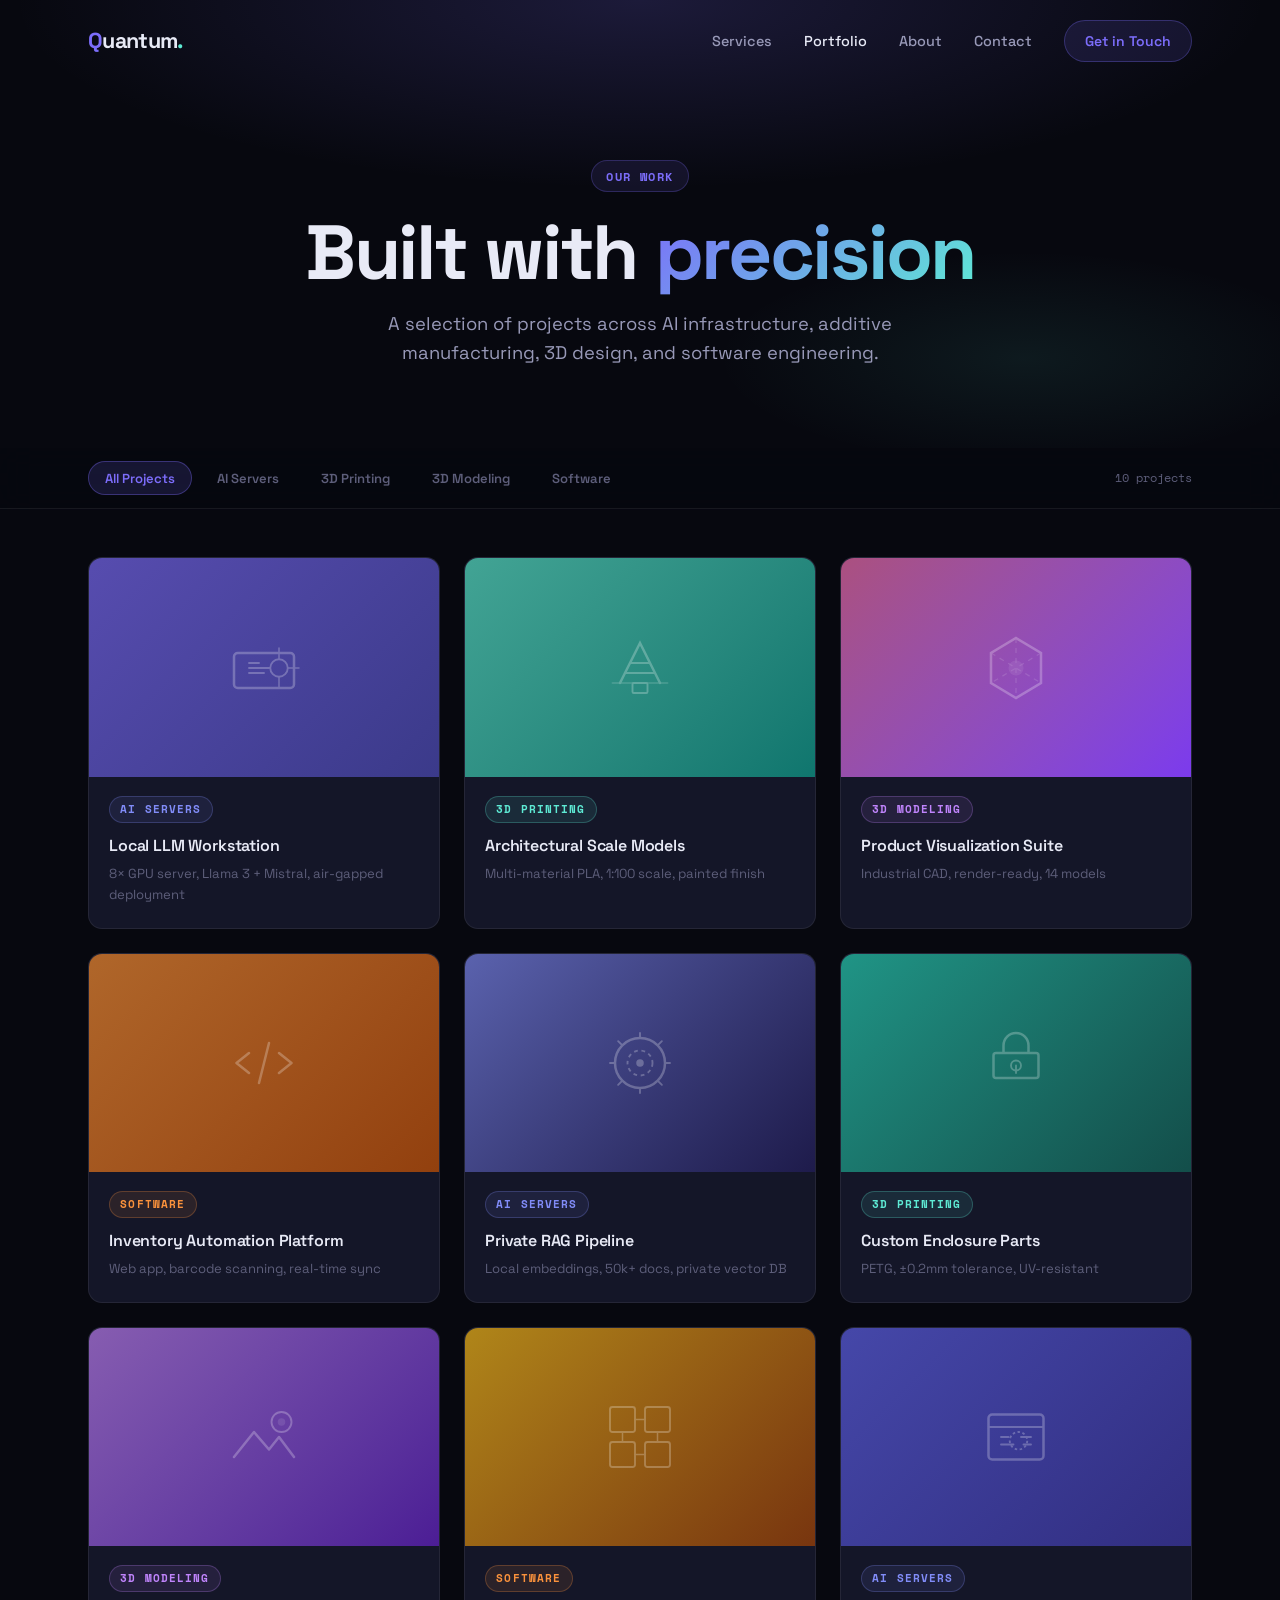
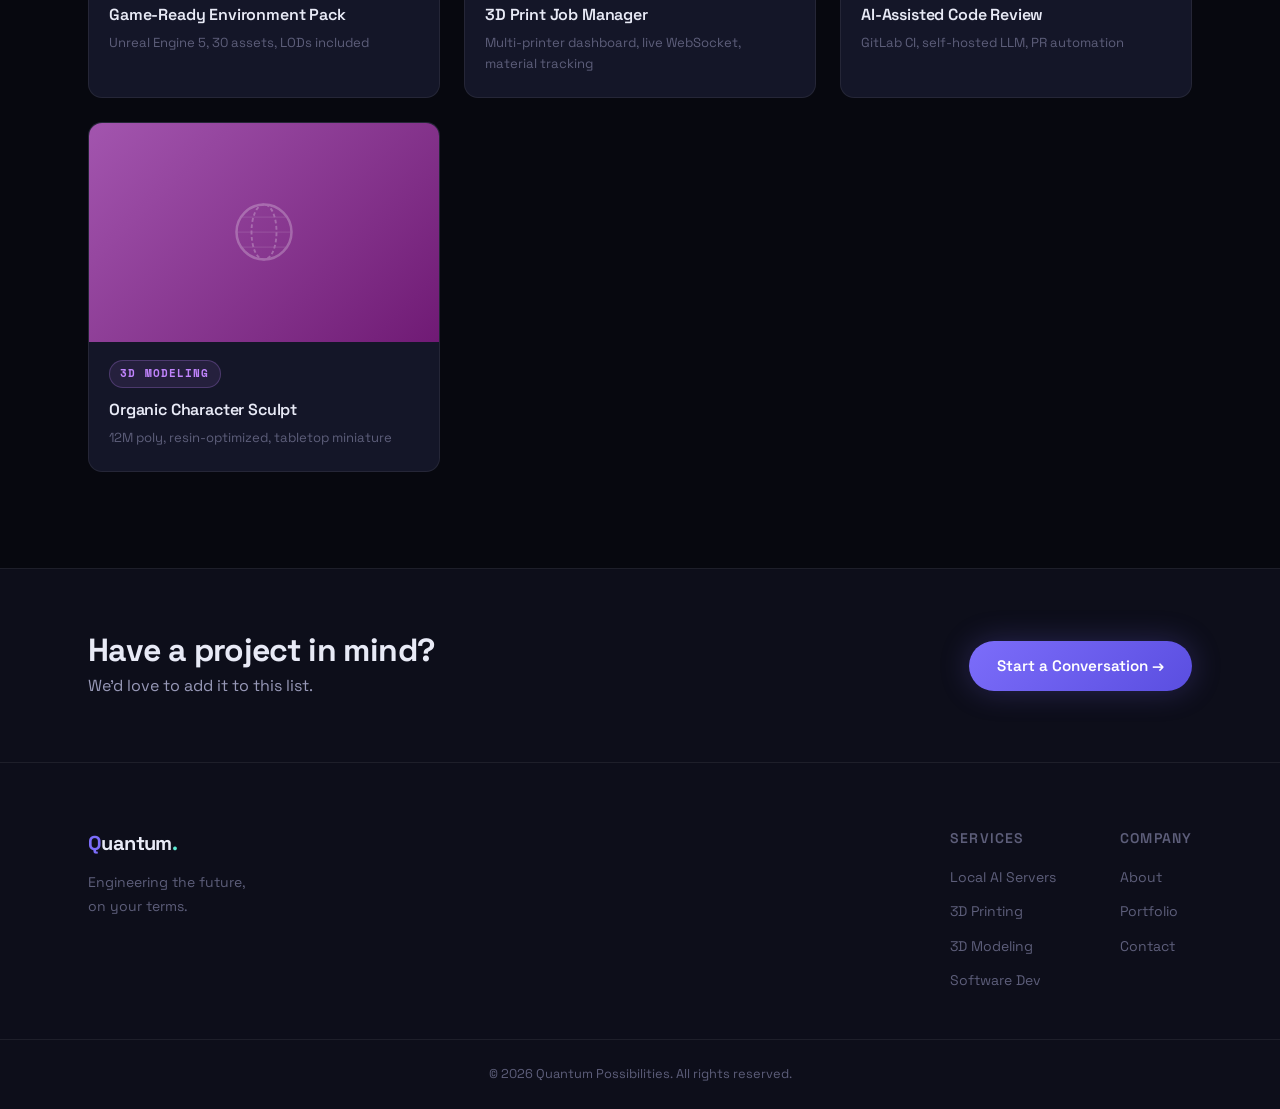
==== portfolio.html @ 8462c465 "setup" ====
<!DOCTYPE html>
<html lang="en">
<head>
  <meta charset="UTF-8" />
  <meta name="viewport" content="width=device-width, initial-scale=1.0" />
  <title>Portfolio — Quantum Possibilities</title>
  <meta name="description" content="Projects by Quantum Possibilities — local AI servers, 3D printing, 3D modeling, and software development." />
  <link rel="stylesheet" href="assets/style.css" />
  <link rel="stylesheet" href="assets/portfolio.css" />
  <link rel="preconnect" href="https://fonts.googleapis.com" />
  <link rel="preconnect" href="https://fonts.gstatic.com" crossorigin />
  <link href="https://fonts.googleapis.com/css2?family=Space+Grotesk:wght@300;400;500;600;700&family=Space+Mono:wght@400;700&display=swap" rel="stylesheet" />
</head>
<body>

  <!-- NAV -->
  <nav id="nav">
    <div class="nav-inner">
      <a href="index.html" class="logo">
        <span class="logo-q">Q</span>uantum<span class="logo-dot">.</span>
      </a>
      <ul class="nav-links">
        <li><a href="index.html#services">Services</a></li>
        <li><a href="portfolio.html" class="nav-active">Portfolio</a></li>
        <li><a href="index.html#about">About</a></li>
        <li><a href="index.html#contact">Contact</a></li>
      </ul>
      <a href="index.html#contact" class="btn-nav">Get in Touch</a>
      <button class="hamburger" id="hamburger" aria-label="Toggle menu">
        <span></span><span></span><span></span>
      </button>
    </div>
    <div class="mobile-menu" id="mobile-menu">
      <a href="index.html#services">Services</a>
      <a href="portfolio.html">Portfolio</a>
      <a href="index.html#about">About</a>
      <a href="index.html#contact">Contact</a>
    </div>
  </nav>

  <!-- PORTFOLIO HERO -->
  <section id="portfolio-hero">
    <div class="portfolio-hero-bg"></div>
    <div class="container portfolio-hero-content">
      <span class="section-label reveal">Our Work</span>
      <h1 class="reveal">Built with <span class="gradient-text">precision</span></h1>
      <p class="reveal">A selection of projects across AI infrastructure, additive manufacturing, 3D design, and software engineering.</p>
    </div>
  </section>

  <!-- FILTER BAR -->
  <div id="filter-bar">
    <div class="container">
      <div class="filters">
        <button class="filter-btn active" data-filter="all">All Projects</button>
        <button class="filter-btn" data-filter="ai">AI Servers</button>
        <button class="filter-btn" data-filter="printing">3D Printing</button>
        <button class="filter-btn" data-filter="modeling">3D Modeling</button>
        <button class="filter-btn" data-filter="software">Software</button>
      </div>
      <span class="project-count"><span id="visible-count">10</span> projects</span>
    </div>
  </div>

  <!-- GALLERY GRID -->
  <section id="portfolio-grid">
    <div class="container">
      <div class="gallery" id="gallery">

        <!-- AI projects -->
        <article class="project-card reveal" data-category="ai" data-delay="0">
          <div class="project-img" style="--ph-a:#7c6dfa;--ph-b:#3b3a8a;">
            <div class="ph-content">
              <svg viewBox="0 0 64 64" fill="none"><rect x="8" y="20" width="48" height="28" rx="3" stroke="currentColor" stroke-width="2"/><path d="M20 28h8M20 32h16M20 36h12" stroke="currentColor" stroke-width="1.5" stroke-linecap="round"/><circle cx="44" cy="32" r="7" stroke="currentColor" stroke-width="1.5"/><path d="M44 25v-9M44 39v9M37 32h-9M51 32h9" stroke="currentColor" stroke-width="1.2" stroke-linecap="round"/></svg>
            </div>
            <div class="project-overlay">
              <div class="overlay-content">
                <span class="overlay-cat">AI Servers</span>
                <h3>Local LLM Workstation</h3>
                <p>Custom-built 8× GPU server running Llama 3 and Mistral locally for a law firm — fully air-gapped, zero cloud dependency.</p>
                <button class="overlay-btn" data-project="0">View Details</button>
              </div>
            </div>
          </div>
          <div class="project-meta">
            <span class="project-cat ai">AI Servers</span>
            <h3>Local LLM Workstation</h3>
            <p>8× GPU server, Llama 3 + Mistral, air-gapped deployment</p>
          </div>
        </article>

        <article class="project-card reveal" data-category="printing" data-delay="50">
          <div class="project-img" style="--ph-a:#5eead4;--ph-b:#0f766e;">
            <div class="ph-content">
              <svg viewBox="0 0 64 64" fill="none"><path d="M16 44L32 12L48 44" stroke="currentColor" stroke-width="2" stroke-linecap="round"/><path d="M20 36h24" stroke="currentColor" stroke-width="1.5" stroke-linecap="round"/><path d="M24 28h16" stroke="currentColor" stroke-width="1.5" stroke-linecap="round"/><path d="M10 44h44" stroke="currentColor" stroke-width="1.5" stroke-linecap="round" opacity="0.5"/><rect x="26" y="44" width="12" height="8" rx="1" stroke="currentColor" stroke-width="1.5"/></svg>
            </div>
            <div class="project-overlay">
              <div class="overlay-content">
                <span class="overlay-cat">3D Printing</span>
                <h3>Architectural Scale Models</h3>
                <p>Series of 1:100 scale architectural models for a design studio, printed in multi-material PLA with painted finishes.</p>
                <button class="overlay-btn" data-project="1">View Details</button>
              </div>
            </div>
          </div>
          <div class="project-meta">
            <span class="project-cat printing">3D Printing</span>
            <h3>Architectural Scale Models</h3>
            <p>Multi-material PLA, 1:100 scale, painted finish</p>
          </div>
        </article>

        <article class="project-card reveal" data-category="modeling" data-delay="100">
          <div class="project-img" style="--ph-a:#f472b6;--ph-b:#7c3aed;">
            <div class="ph-content">
              <svg viewBox="0 0 64 64" fill="none"><path d="M32 8L52 20V44L32 56L12 44V20L32 8Z" stroke="currentColor" stroke-width="2"/><path d="M32 8V56M12 20L52 44M52 20L12 44" stroke="currentColor" stroke-width="1" stroke-dasharray="4 4" opacity="0.5"/><circle cx="32" cy="32" r="6" fill="currentColor" opacity="0.3"/></svg>
            </div>
            <div class="project-overlay">
              <div class="overlay-content">
                <span class="overlay-cat">3D Modeling</span>
                <h3>Product Visualization Suite</h3>
                <p>High-fidelity 3D models of industrial equipment for a manufacturing catalogue — print-ready and render-optimized.</p>
                <button class="overlay-btn" data-project="2">View Details</button>
              </div>
            </div>
          </div>
          <div class="project-meta">
            <span class="project-cat modeling">3D Modeling</span>
            <h3>Product Visualization Suite</h3>
            <p>Industrial CAD, render-ready, 14 models</p>
          </div>
        </article>

        <article class="project-card reveal" data-category="software" data-delay="150">
          <div class="project-img" style="--ph-a:#fb923c;--ph-b:#92400e;">
            <div class="ph-content">
              <svg viewBox="0 0 64 64" fill="none"><path d="M20 24L10 32L20 40" stroke="currentColor" stroke-width="2" stroke-linecap="round" stroke-linejoin="round"/><path d="M44 24L54 32L44 40" stroke="currentColor" stroke-width="2" stroke-linecap="round" stroke-linejoin="round"/><path d="M36 16L28 48" stroke="currentColor" stroke-width="2" stroke-linecap="round"/></svg>
            </div>
            <div class="project-overlay">
              <div class="overlay-content">
                <span class="overlay-cat">Software</span>
                <h3>Inventory Automation Platform</h3>
                <p>Full-stack web app replacing a manual spreadsheet workflow for a warehouse — real-time sync, barcode scanning, and reporting.</p>
                <button class="overlay-btn" data-project="3">View Details</button>
              </div>
            </div>
          </div>
          <div class="project-meta">
            <span class="project-cat software">Software</span>
            <h3>Inventory Automation Platform</h3>
            <p>Web app, barcode scanning, real-time sync</p>
          </div>
        </article>

        <article class="project-card reveal" data-category="ai" data-delay="0">
          <div class="project-img" style="--ph-a:#818cf8;--ph-b:#1e1b4b;">
            <div class="ph-content">
              <svg viewBox="0 0 64 64" fill="none"><circle cx="32" cy="32" r="20" stroke="currentColor" stroke-width="2"/><circle cx="32" cy="32" r="10" stroke="currentColor" stroke-width="1.5" stroke-dasharray="3 3"/><circle cx="32" cy="32" r="3" fill="currentColor"/><path d="M32 12V8M32 56v-4M12 32H8M56 32h-4M17.5 17.5l-3-3M49.5 49.5l-3-3M46.5 17.5l3-3M14.5 49.5l3-3" stroke="currentColor" stroke-width="1.5" stroke-linecap="round"/></svg>
            </div>
            <div class="project-overlay">
              <div class="overlay-content">
                <span class="overlay-cat">AI Servers</span>
                <h3>Private RAG Pipeline</h3>
                <p>Document retrieval system over 50k+ internal PDFs using local embeddings and a private vector database — no data ever leaves the network.</p>
                <button class="overlay-btn" data-project="4">View Details</button>
              </div>
            </div>
          </div>
          <div class="project-meta">
            <span class="project-cat ai">AI Servers</span>
            <h3>Private RAG Pipeline</h3>
            <p>Local embeddings, 50k+ docs, private vector DB</p>
          </div>
        </article>

        <article class="project-card reveal" data-category="printing" data-delay="50">
          <div class="project-img" style="--ph-a:#2dd4bf;--ph-b:#134e4a;">
            <div class="ph-content">
              <svg viewBox="0 0 64 64" fill="none"><rect x="14" y="24" width="36" height="20" rx="2" stroke="currentColor" stroke-width="2"/><path d="M22 24V18a10 10 0 0120 0v6" stroke="currentColor" stroke-width="2"/><circle cx="32" cy="34" r="4" stroke="currentColor" stroke-width="1.5"/><path d="M32 34v6" stroke="currentColor" stroke-width="1.5" stroke-linecap="round"/></svg>
            </div>
            <div class="project-overlay">
              <div class="overlay-content">
                <span class="overlay-cat">3D Printing</span>
                <h3>Custom Enclosure Parts</h3>
                <p>Precision-fit PETG enclosure components for industrial sensors — tolerances under 0.2mm, UV-resistant coating applied.</p>
                <button class="overlay-btn" data-project="5">View Details</button>
              </div>
            </div>
          </div>
          <div class="project-meta">
            <span class="project-cat printing">3D Printing</span>
            <h3>Custom Enclosure Parts</h3>
            <p>PETG, ±0.2mm tolerance, UV-resistant</p>
          </div>
        </article>

        <article class="project-card reveal" data-category="modeling" data-delay="100">
          <div class="project-img" style="--ph-a:#c084fc;--ph-b:#4c1d95;">
            <div class="ph-content">
              <svg viewBox="0 0 64 64" fill="none"><path d="M8 48l16-20 12 14 8-10 12 16" stroke="currentColor" stroke-width="2" stroke-linecap="round" stroke-linejoin="round"/><circle cx="46" cy="20" r="8" stroke="currentColor" stroke-width="1.5"/><circle cx="46" cy="20" r="3" fill="currentColor" opacity="0.4"/></svg>
            </div>
            <div class="project-overlay">
              <div class="overlay-content">
                <span class="overlay-cat">3D Modeling</span>
                <h3>Game-Ready Environment Pack</h3>
                <p>30-piece modular sci-fi environment asset pack — optimized for Unreal Engine 5, LODs included, under 50k tris per asset.</p>
                <button class="overlay-btn" data-project="6">View Details</button>
              </div>
            </div>
          </div>
          <div class="project-meta">
            <span class="project-cat modeling">3D Modeling</span>
            <h3>Game-Ready Environment Pack</h3>
            <p>Unreal Engine 5, 30 assets, LODs included</p>
          </div>
        </article>

        <article class="project-card reveal" data-category="software" data-delay="150">
          <div class="project-img" style="--ph-a:#fbbf24;--ph-b:#78350f;">
            <div class="ph-content">
              <svg viewBox="0 0 64 64" fill="none"><rect x="8" y="8" width="20" height="20" rx="2" stroke="currentColor" stroke-width="1.5"/><rect x="36" y="8" width="20" height="20" rx="2" stroke="currentColor" stroke-width="1.5"/><rect x="8" y="36" width="20" height="20" rx="2" stroke="currentColor" stroke-width="1.5"/><rect x="36" y="36" width="20" height="20" rx="2" stroke="currentColor" stroke-width="1.5"/><path d="M28 18h8M18 28v8M46 28v8M28 46h8" stroke="currentColor" stroke-width="1.2" stroke-linecap="round"/></svg>
            </div>
            <div class="project-overlay">
              <div class="overlay-content">
                <span class="overlay-cat">Software</span>
                <h3>3D Print Job Manager</h3>
                <p>Internal dashboard for tracking print queue, material usage, and machine status across multiple printers — live WebSocket updates.</p>
                <button class="overlay-btn" data-project="7">View Details</button>
              </div>
            </div>
          </div>
          <div class="project-meta">
            <span class="project-cat software">Software</span>
            <h3>3D Print Job Manager</h3>
            <p>Multi-printer dashboard, live WebSocket, material tracking</p>
          </div>
        </article>

        <article class="project-card reveal" data-category="ai" data-delay="0">
          <div class="project-img" style="--ph-a:#6366f1;--ph-b:#312e81;">
            <div class="ph-content">
              <svg viewBox="0 0 64 64" fill="none"><rect x="10" y="14" width="44" height="36" rx="3" stroke="currentColor" stroke-width="2"/><path d="M10 24h44" stroke="currentColor" stroke-width="1.5"/><path d="M20 32h6M20 38h10M36 32h8M38 38h6" stroke="currentColor" stroke-width="1.5" stroke-linecap="round"/><circle cx="34" cy="35" r="7" stroke="currentColor" stroke-width="1.5" stroke-dasharray="2 2"/></svg>
            </div>
            <div class="project-overlay">
              <div class="overlay-content">
                <span class="overlay-cat">AI Servers</span>
                <h3>AI-Assisted Code Review</h3>
                <p>Self-hosted LLM integration into a dev team's GitLab CI pipeline — automated PR summaries and code smell detection, fully private.</p>
                <button class="overlay-btn" data-project="8">View Details</button>
              </div>
            </div>
          </div>
          <div class="project-meta">
            <span class="project-cat ai">AI Servers</span>
            <h3>AI-Assisted Code Review</h3>
            <p>GitLab CI, self-hosted LLM, PR automation</p>
          </div>
        </article>

        <article class="project-card reveal" data-category="modeling" data-delay="100">
          <div class="project-img" style="--ph-a:#e879f9;--ph-b:#701a75;">
            <div class="ph-content">
              <svg viewBox="0 0 64 64" fill="none"><path d="M32 10C20 10 10 20 10 32s10 22 22 22 22-10 22-22S44 10 32 10z" stroke="currentColor" stroke-width="2"/><path d="M32 10c-6 0-10 10-10 22s4 22 10 22 10-10 10-22-4-22-10-22z" stroke="currentColor" stroke-width="1.5" stroke-dasharray="3 2"/><path d="M10 32h44M13 20h38M13 44h38" stroke="currentColor" stroke-width="1" opacity="0.4"/></svg>
            </div>
            <div class="project-overlay">
              <div class="overlay-content">
                <span class="overlay-cat">3D Modeling</span>
                <h3>Organic Character Sculpt</h3>
                <p>High-poly character sculpt for a tabletop miniature series — 12M polygon base, retopologized and print-optimized for resin.</p>
                <button class="overlay-btn" data-project="9">View Details</button>
              </div>
            </div>
          </div>
          <div class="project-meta">
            <span class="project-cat modeling">3D Modeling</span>
            <h3>Organic Character Sculpt</h3>
            <p>12M poly, resin-optimized, tabletop miniature</p>
          </div>
        </article>

      </div><!-- /gallery -->

      <div class="no-results" id="no-results">
        <p>No projects in this category yet.</p>
      </div>
    </div>
  </section>

  <!-- CTA STRIP -->
  <section id="portfolio-cta">
    <div class="container cta-inner">
      <div>
        <h2>Have a project in mind?</h2>
        <p>We'd love to add it to this list.</p>
      </div>
      <a href="index.html#contact" class="btn-primary">Start a Conversation →</a>
    </div>
  </section>

  <!-- FOOTER -->
  <footer id="footer">
    <div class="container footer-inner">
      <div class="footer-brand">
        <a href="index.html" class="logo">
          <span class="logo-q">Q</span>uantum<span class="logo-dot">.</span>
        </a>
        <p>Engineering the future,<br />on your terms.</p>
      </div>
      <div class="footer-links">
        <div class="footer-col">
          <h4>Services</h4>
          <a href="index.html#services">Local AI Servers</a>
          <a href="index.html#services">3D Printing</a>
          <a href="index.html#services">3D Modeling</a>
          <a href="index.html#services">Software Dev</a>
        </div>
        <div class="footer-col">
          <h4>Company</h4>
          <a href="index.html#about">About</a>
          <a href="portfolio.html">Portfolio</a>
          <a href="index.html#contact">Contact</a>
        </div>
      </div>
    </div>
    <div class="footer-bottom">
      <p>© 2026 Quantum Possibilities. All rights reserved.</p>
    </div>
  </footer>

  <!-- LIGHTBOX -->
  <div id="lightbox" class="lightbox" role="dialog" aria-modal="true" aria-label="Project details">
    <div class="lightbox-backdrop" id="lb-backdrop"></div>
    <div class="lightbox-panel">
      <button class="lb-close" id="lb-close" aria-label="Close">&times;</button>
      <div class="lb-img-wrap">
        <div class="lb-img" id="lb-img"></div>
      </div>
      <div class="lb-body">
        <span class="lb-cat" id="lb-cat"></span>
        <h2 id="lb-title"></h2>
        <p id="lb-desc"></p>
        <div class="lb-tags" id="lb-tags"></div>
      </div>
    </div>
  </div>

  <script src="assets/main.js"></script>
  <script src="assets/portfolio.js"></script>
</body>
</html>
---- assets/style.css ----
/* =============================================
   QUANTUM POSSIBILITIES — STYLESHEET
   ============================================= */

/* ----------- RESET & BASE ----------- */
*, *::before, *::after { box-sizing: border-box; margin: 0; padding: 0; }

:root {
  --bg:        #07080f;
  --bg-2:      #0d0e1a;
  --bg-3:      #111224;
  --surface:   #141628;
  --border:    rgba(255,255,255,0.07);
  --text:      #e8eaf6;
  --text-2:    #9899b8;
  --text-3:    #5d5e7a;
  --accent:    #7c6dfa;
  --accent-2:  #5eead4;
  --glow:      rgba(124,109,250,0.25);
  --radius:    14px;
  --radius-sm: 8px;
  --shadow:    0 0 0 1px var(--border);
  --font:      'Space Grotesk', system-ui, sans-serif;
  --mono:      'Space Mono', monospace;
  --transition: 0.3s cubic-bezier(0.4, 0, 0.2, 1);
}

html { scroll-behavior: smooth; font-size: 16px; }

body {
  font-family: var(--font);
  background: var(--bg);
  color: var(--text);
  line-height: 1.6;
  overflow-x: hidden;
  -webkit-font-smoothing: antialiased;
}

::selection { background: var(--accent); color: #fff; }

a { color: inherit; text-decoration: none; }

img, svg { display: block; }

/* ----------- TYPOGRAPHY ----------- */
h1 { font-size: clamp(2.8rem, 6vw, 5.5rem); font-weight: 700; line-height: 1.05; letter-spacing: -0.03em; }
h2 { font-size: clamp(2rem, 4vw, 3.2rem); font-weight: 700; line-height: 1.1; letter-spacing: -0.02em; }
h3 { font-size: 1.25rem; font-weight: 600; letter-spacing: -0.01em; }
h4 { font-size: 0.875rem; font-weight: 600; text-transform: uppercase; letter-spacing: 0.08em; color: var(--text-3); }
p  { color: var(--text-2); }

.gradient-text {
  background: linear-gradient(135deg, var(--accent) 0%, var(--accent-2) 100%);
  -webkit-background-clip: text;
  -webkit-text-fill-color: transparent;
  background-clip: text;
}

/* ----------- LAYOUT ----------- */
.container { max-width: 1200px; margin: 0 auto; padding: 0 clamp(1.25rem, 5vw, 3rem); }

section { padding: clamp(5rem, 10vw, 8rem) 0; }

/* ----------- BUTTONS ----------- */
.btn-primary {
  display: inline-flex; align-items: center; gap: 0.5rem;
  background: linear-gradient(135deg, var(--accent), #5a4ee0);
  color: #fff; font-family: var(--font); font-size: 0.95rem; font-weight: 600;
  padding: 0.8rem 1.75rem; border-radius: 50px; border: none; cursor: pointer;
  transition: var(--transition); position: relative; overflow: hidden;
  box-shadow: 0 0 30px var(--glow);
}
.btn-primary::after {
  content: ''; position: absolute; inset: 0;
  background: linear-gradient(135deg, rgba(255,255,255,0.15), transparent);
  opacity: 0; transition: var(--transition);
}
.btn-primary:hover { transform: translateY(-2px); box-shadow: 0 0 50px var(--glow), 0 8px 30px rgba(0,0,0,0.4); }
.btn-primary:hover::after { opacity: 1; }

.btn-ghost {
  display: inline-flex; align-items: center; gap: 0.5rem;
  background: transparent; color: var(--text); font-family: var(--font);
  font-size: 0.95rem; font-weight: 500;
  padding: 0.8rem 1.75rem; border-radius: 50px;
  border: 1px solid var(--border); cursor: pointer;
  transition: var(--transition);
}
.btn-ghost:hover { border-color: var(--accent); color: var(--accent); background: rgba(124,109,250,0.08); }

.btn-nav {
  display: inline-flex; align-items: center;
  background: rgba(124,109,250,0.12); color: var(--accent);
  font-size: 0.875rem; font-weight: 600; padding: 0.55rem 1.25rem;
  border-radius: 50px; border: 1px solid rgba(124,109,250,0.3);
  transition: var(--transition);
}
.btn-nav:hover { background: rgba(124,109,250,0.2); }

.btn-full { width: 100%; justify-content: center; }
.btn-icon { transition: transform var(--transition); }
.btn-primary:hover .btn-icon { transform: translateX(4px); }

/* ----------- LABELS ----------- */
.section-label {
  display: inline-block; font-family: var(--mono); font-size: 0.75rem;
  font-weight: 700; letter-spacing: 0.12em; text-transform: uppercase;
  color: var(--accent); background: rgba(124,109,250,0.1);
  padding: 0.35rem 0.9rem; border-radius: 50px;
  border: 1px solid rgba(124,109,250,0.25); margin-bottom: 1.25rem;
}

/* ----------- NAV ----------- */
#nav {
  position: fixed; top: 0; left: 0; right: 0; z-index: 100;
  transition: background var(--transition), backdrop-filter var(--transition), box-shadow var(--transition);
  padding: 1.25rem 0;
}
#nav.scrolled {
  background: rgba(7,8,15,0.85); backdrop-filter: blur(20px) saturate(180%);
  box-shadow: 0 1px 0 var(--border); padding: 0.9rem 0;
}
.nav-inner {
  max-width: 1200px; margin: 0 auto; padding: 0 clamp(1.25rem, 5vw, 3rem);
  display: flex; align-items: center; gap: 2rem;
}
.logo {
  font-size: 1.35rem; font-weight: 700; letter-spacing: -0.03em;
  white-space: nowrap; flex-shrink: 0;
}
.logo-q { color: var(--accent); }
.logo-dot { color: var(--accent-2); }

.nav-links { display: flex; list-style: none; gap: 2rem; margin-left: auto; }
.nav-links a { font-size: 0.9rem; font-weight: 500; color: var(--text-2); transition: color var(--transition); }
.nav-links a:hover { color: var(--text); }

.hamburger { display: none; flex-direction: column; gap: 5px; background: none; border: none; cursor: pointer; padding: 4px; }
.hamburger span { display: block; width: 22px; height: 2px; background: var(--text); border-radius: 2px; transition: var(--transition); }

.mobile-menu {
  display: none; flex-direction: column; gap: 0;
  background: var(--bg-2); border-top: 1px solid var(--border);
  padding: 1rem clamp(1.25rem, 5vw, 3rem);
}
.mobile-menu a { padding: 0.75rem 0; font-size: 1rem; font-weight: 500; color: var(--text-2); border-bottom: 1px solid var(--border); }
.mobile-menu a:last-child { border-bottom: none; }
.mobile-menu.open { display: flex; }

@media (max-width: 768px) {
  .nav-links, .btn-nav { display: none; }
  .hamburger { display: flex; margin-left: auto; }
}

/* ----------- HERO ----------- */
#hero {
  min-height: 100vh; display: flex; align-items: center; justify-content: center;
  position: relative; overflow: hidden; padding: 8rem 2rem 4rem;
  background: radial-gradient(ellipse 80% 60% at 50% 0%, rgba(124,109,250,0.15) 0%, transparent 70%);
}

#particle-canvas {
  position: absolute; inset: 0; width: 100%; height: 100%;
  opacity: 0.6; pointer-events: none;
}

.hero-content {
  text-align: center; max-width: 820px;
  position: relative; z-index: 1;
}

.hero-badge {
  display: inline-flex; align-items: center; gap: 0.5rem;
  font-family: var(--mono); font-size: 0.75rem; font-weight: 700;
  letter-spacing: 0.12em; text-transform: uppercase;
  color: var(--accent-2); background: rgba(94,234,212,0.08);
  padding: 0.4rem 1rem; border-radius: 50px;
  border: 1px solid rgba(94,234,212,0.25); margin-bottom: 1.5rem;
}

.hero-content h1 { margin-bottom: 1.5rem; }

.hero-sub {
  font-size: clamp(1rem, 2vw, 1.2rem); max-width: 600px;
  margin: 0 auto 2.5rem; color: var(--text-2);
}

.hero-cta { display: flex; gap: 1rem; justify-content: center; flex-wrap: wrap; }

.scroll-indicator {
  position: absolute; bottom: 2.5rem; left: 50%; transform: translateX(-50%);
  display: flex; flex-direction: column; align-items: center; gap: 0.5rem;
}
.scroll-line {
  width: 1px; height: 60px;
  background: linear-gradient(to bottom, transparent, var(--accent), transparent);
  animation: scrollPulse 2s ease-in-out infinite;
}
@keyframes scrollPulse { 0%,100%{opacity:0.3;transform:scaleY(0.5)} 50%{opacity:1;transform:scaleY(1)} }

/* ----------- SERVICES ----------- */
#services { background: var(--bg-2); }

.section-header { text-align: center; margin-bottom: 4rem; }
.section-sub { max-width: 480px; margin: 1rem auto 0; font-size: 1rem; }

.services-grid {
  display: grid;
  grid-template-columns: repeat(auto-fit, minmax(min(100%, 280px), 1fr));
  gap: 1.5rem;
}

.service-card {
  position: relative; overflow: hidden;
  background: var(--surface); border: 1px solid var(--border);
  border-radius: var(--radius); padding: 2rem;
  transition: transform var(--transition), border-color var(--transition), box-shadow var(--transition);
  cursor: default;
}
.service-card:hover {
  transform: translateY(-4px);
  border-color: rgba(124,109,250,0.4);
  box-shadow: 0 20px 60px rgba(0,0,0,0.4), 0 0 0 1px rgba(124,109,250,0.15), inset 0 1px 0 rgba(255,255,255,0.05);
}
.card-glow {
  position: absolute; top: -60px; right: -60px; width: 180px; height: 180px;
  background: radial-gradient(circle, var(--glow), transparent 70%);
  opacity: 0; transition: opacity 0.4s ease; pointer-events: none;
}
.service-card:hover .card-glow { opacity: 1; }

.card-icon {
  width: 52px; height: 52px; color: var(--accent); margin-bottom: 1.25rem;
  background: rgba(124,109,250,0.1); border-radius: var(--radius-sm);
  display: flex; align-items: center; justify-content: center; padding: 10px;
  border: 1px solid rgba(124,109,250,0.2);
}
.card-icon svg { width: 100%; height: 100%; }

.service-card h3 { margin-bottom: 0.75rem; }
.service-card > p { font-size: 0.9rem; margin-bottom: 1.25rem; }

.card-features { list-style: none; margin-bottom: 1.5rem; }
.card-features li {
  font-size: 0.85rem; color: var(--text-3); padding: 0.35rem 0;
  border-bottom: 1px solid var(--border); display: flex; align-items: center; gap: 0.6rem;
}
.card-features li::before { content: '›'; color: var(--accent); font-weight: 700; }
.card-features li:last-child { border-bottom: none; }

.card-link { font-size: 0.875rem; font-weight: 600; color: var(--accent); transition: gap var(--transition); }
.card-link:hover { text-decoration: underline; text-underline-offset: 3px; }

/* ----------- STATS ----------- */
#stats {
  padding: 5rem 0;
  background: linear-gradient(135deg, rgba(124,109,250,0.08) 0%, rgba(94,234,212,0.05) 100%);
  border-top: 1px solid var(--border); border-bottom: 1px solid var(--border);
}

.stats-grid {
  display: grid; grid-template-columns: repeat(auto-fit, minmax(180px, 1fr));
  gap: 2rem; text-align: center;
}

.stat { }
.stat-number {
  display: inline; font-size: clamp(2.5rem, 5vw, 3.5rem); font-weight: 700;
  font-family: var(--mono);
  background: linear-gradient(135deg, var(--accent), var(--accent-2));
  -webkit-background-clip: text; -webkit-text-fill-color: transparent; background-clip: text;
}
.stat-suffix {
  font-size: clamp(1.5rem, 3vw, 2rem); font-weight: 700; font-family: var(--mono);
  background: linear-gradient(135deg, var(--accent), var(--accent-2));
  -webkit-background-clip: text; -webkit-text-fill-color: transparent; background-clip: text;
}
.stat-label { display: block; font-size: 0.875rem; color: var(--text-3); margin-top: 0.5rem; }

/* ----------- ABOUT ----------- */
#about { background: var(--bg); }

.about-inner {
  display: grid; grid-template-columns: 1fr 1fr; gap: 5rem; align-items: center;
}
@media (max-width: 900px) { .about-inner { grid-template-columns: 1fr; gap: 3rem; } }

.about-visual {
  position: relative; display: flex; align-items: center; justify-content: center;
  min-height: 380px;
}

.about-orb {
  width: 260px; height: 260px; border-radius: 50%;
  background: radial-gradient(circle, rgba(124,109,250,0.25) 0%, rgba(94,234,212,0.1) 50%, transparent 70%);
  position: absolute;
  animation: orbFloat 6s ease-in-out infinite;
  box-shadow: 0 0 80px rgba(124,109,250,0.2);
}
@keyframes orbFloat {
  0%,100%{transform:translateY(0) scale(1)} 50%{transform:translateY(-16px) scale(1.04)}
}

.about-grid-art {
  display: grid; grid-template-columns: repeat(5, 40px); grid-template-rows: repeat(5, 40px);
  gap: 24px; position: relative; z-index: 1;
}
.grid-node {
  grid-column: var(--c); grid-row: var(--r);
  width: 14px; height: 14px; border-radius: 50%;
  background: var(--border); border: 1px solid var(--border);
  justify-self: center; align-self: center;
  animation: nodePulse 4s ease-in-out infinite;
  animation-delay: calc(var(--r) * 300ms + var(--c) * 200ms);
}
.grid-node.active {
  background: var(--accent); border-color: var(--accent);
  box-shadow: 0 0 12px var(--accent);
}
@keyframes nodePulse {
  0%,100%{opacity:0.3;transform:scale(0.8)} 50%{opacity:1;transform:scale(1.2)}
}

.about-text h2 { margin-bottom: 1.25rem; }
.about-text > p { margin-bottom: 1rem; font-size: 1rem; }

.about-pillars { display: flex; flex-direction: column; gap: 1.25rem; margin-top: 2rem; }
.pillar { display: flex; gap: 1rem; align-items: flex-start; }
.pillar-icon { font-size: 1.25rem; flex-shrink: 0; margin-top: 2px; }
.pillar strong { display: block; font-size: 0.95rem; margin-bottom: 0.25rem; }
.pillar p { font-size: 0.875rem; }

/* ----------- PROCESS ----------- */
#process { background: var(--bg-2); }

.process-steps {
  display: grid;
  grid-template-columns: 1fr auto 1fr auto 1fr auto 1fr;
  align-items: start;
  margin-top: 3rem;
}

.process-step {
  padding: 2rem 1.5rem;
  background: var(--surface); border: 1px solid var(--border);
  border-radius: var(--radius); position: relative;
  transition: var(--transition);
}
.process-step:hover { border-color: rgba(124,109,250,0.4); transform: translateY(-3px); }

.step-num {
  font-family: var(--mono); font-size: 0.75rem; font-weight: 700;
  color: var(--accent); letter-spacing: 0.1em; margin-bottom: 1rem;
  background: rgba(124,109,250,0.1); display: inline-block;
  padding: 0.25rem 0.6rem; border-radius: var(--radius-sm);
}
.process-step h3 { margin-bottom: 0.75rem; }
.process-step p { font-size: 0.875rem; }

.process-connector {
  width: 3rem; align-self: center;
  display: flex; align-items: center; justify-content: center;
}
.process-connector::before {
  content: ''; display: block; width: 100%; height: 1px;
  background: linear-gradient(90deg, var(--border), var(--accent), var(--border));
}

/* Tablet: 2×2 grid, hide connectors */
@media (max-width: 900px) {
  .process-steps {
    grid-template-columns: 1fr 1fr;
    gap: 1rem;
  }
  .process-connector { display: none; }
}

/* Mobile: single column */
@media (max-width: 540px) {
  .process-steps { grid-template-columns: 1fr; }
}

/* ----------- CONTACT ----------- */
#contact { background: var(--bg); }

.contact-inner {
  display: grid; grid-template-columns: 1fr 1.3fr; gap: 5rem; align-items: start;
}
@media (max-width: 900px) { .contact-inner { grid-template-columns: 1fr; gap: 3rem; } }

.contact-info h2 { margin-bottom: 1rem; }
.contact-info > p { margin-bottom: 2rem; }

.contact-details { display: flex; flex-direction: column; gap: 1rem; }
.contact-item { display: flex; align-items: center; gap: 0.75rem; font-size: 0.9rem; color: var(--text-2); }
.contact-icon { width: 36px; height: 36px; flex-shrink: 0; display: flex; align-items: center; justify-content: center; background: rgba(124,109,250,0.1); border-radius: var(--radius-sm); border: 1px solid var(--border); }
.contact-icon svg { width: 16px; height: 16px; color: var(--accent); }

/* FORM */
.contact-form {
  background: var(--surface); border: 1px solid var(--border);
  border-radius: var(--radius); padding: 2.5rem; display: flex; flex-direction: column; gap: 1.25rem;
}

.form-row { display: grid; grid-template-columns: 1fr 1fr; gap: 1rem; }
@media (max-width: 560px) { .form-row { grid-template-columns: 1fr; } }

.form-group { display: flex; flex-direction: column; gap: 0.4rem; }
.form-group label { font-size: 0.8rem; font-weight: 600; color: var(--text-3); letter-spacing: 0.04em; }

input, select, textarea {
  background: var(--bg-3); color: var(--text);
  border: 1px solid var(--border); border-radius: var(--radius-sm);
  padding: 0.75rem 1rem; font-family: var(--font); font-size: 0.9rem;
  transition: border-color var(--transition), box-shadow var(--transition);
  width: 100%; outline: none;
}
input::placeholder, textarea::placeholder { color: var(--text-3); }
input:focus, select:focus, textarea:focus {
  border-color: var(--accent);
  box-shadow: 0 0 0 3px rgba(124,109,250,0.15);
}
select { appearance: none; cursor: pointer; }
select option { background: var(--bg-2); }
textarea { resize: vertical; min-height: 120px; }

.form-note { font-size: 0.8rem; color: var(--text-3); text-align: center; margin-top: -0.5rem; }

.form-success {
  display: none; background: rgba(94,234,212,0.1); border: 1px solid rgba(94,234,212,0.3);
  color: var(--accent-2); border-radius: var(--radius-sm); padding: 1rem;
  text-align: center; font-size: 0.9rem; font-weight: 600;
}
.form-success.show { display: block; }

/* ----------- FOOTER ----------- */
#footer {
  background: var(--bg-2); border-top: 1px solid var(--border);
  padding: 4rem 0 0;
}

.footer-inner {
  display: flex; justify-content: space-between; gap: 3rem;
  flex-wrap: wrap; padding-bottom: 3rem;
}

.footer-brand .logo { font-size: 1.25rem; margin-bottom: 0.75rem; display: inline-block; }
.footer-brand p { font-size: 0.875rem; color: var(--text-3); line-height: 1.7; }

.footer-links { display: flex; gap: 4rem; flex-wrap: wrap; }

.footer-col { display: flex; flex-direction: column; gap: 0.75rem; }
.footer-col h4 { margin-bottom: 0.25rem; }
.footer-col a { font-size: 0.875rem; color: var(--text-3); transition: color var(--transition); }
.footer-col a:hover { color: var(--text); }

.footer-bottom {
  border-top: 1px solid var(--border); padding: 1.5rem clamp(1.25rem, 5vw, 3rem);
  text-align: center;
}
.footer-bottom p { font-size: 0.8rem; color: var(--text-3); }

/* ----------- REVEAL ANIMATIONS ----------- */
.reveal {
  opacity: 0; transform: translateY(28px);
  transition: opacity 0.7s cubic-bezier(0.4, 0, 0.2, 1), transform 0.7s cubic-bezier(0.4, 0, 0.2, 1);
}
.reveal.visible { opacity: 1; transform: translateY(0); }
[data-delay="100"] { transition-delay: 0.1s !important; }
[data-delay="200"] { transition-delay: 0.2s !important; }
[data-delay="300"] { transition-delay: 0.3s !important; }

/* ----------- SCROLLBAR ----------- */
::-webkit-scrollbar { width: 6px; }
::-webkit-scrollbar-track { background: var(--bg); }
::-webkit-scrollbar-thumb { background: var(--border); border-radius: 3px; }
::-webkit-scrollbar-thumb:hover { background: var(--text-3); }
---- assets/portfolio.css ----
/* =============================================
   QUANTUM POSSIBILITIES — PORTFOLIO PAGE
   ============================================= */

/* ----------- ACTIVE NAV LINK ----------- */
.nav-active { color: var(--text) !important; }

/* ----------- PORTFOLIO HERO ----------- */
#portfolio-hero {
  padding: 10rem 0 5rem;
  position: relative;
  overflow: hidden;
  text-align: center;
}

.portfolio-hero-bg {
  position: absolute; inset: 0;
  background:
    radial-gradient(ellipse 70% 60% at 50% 0%, rgba(124,109,250,0.18) 0%, transparent 70%),
    radial-gradient(ellipse 40% 40% at 80% 80%, rgba(94,234,212,0.08) 0%, transparent 60%);
  pointer-events: none;
}

.portfolio-hero-content { position: relative; z-index: 1; }
.portfolio-hero-content h1 { margin-bottom: 1rem; }
.portfolio-hero-content > p {
  font-size: clamp(1rem, 2vw, 1.15rem); max-width: 520px;
  margin: 0 auto; color: var(--text-2);
}

/* ----------- FILTER BAR ----------- */
#filter-bar {
  position: sticky; top: 60px; z-index: 90;
  background: rgba(7,8,15,0.85); backdrop-filter: blur(20px) saturate(160%);
  border-bottom: 1px solid var(--border);
  padding: 0.85rem 0;
}

#filter-bar .container {
  display: flex; align-items: center; justify-content: space-between; gap: 1rem;
  flex-wrap: wrap;
}

.filters { display: flex; gap: 0.5rem; flex-wrap: wrap; }

.filter-btn {
  background: transparent; color: var(--text-3);
  font-family: var(--font); font-size: 0.82rem; font-weight: 600;
  padding: 0.45rem 1rem; border-radius: 50px;
  border: 1px solid transparent; cursor: pointer;
  transition: var(--transition); white-space: nowrap;
}
.filter-btn:hover { color: var(--text); border-color: var(--border); }
.filter-btn.active {
  background: rgba(124,109,250,0.15); color: var(--accent);
  border-color: rgba(124,109,250,0.35);
}

.project-count {
  font-family: var(--mono); font-size: 0.78rem; color: var(--text-3);
  white-space: nowrap;
}

/* ----------- GALLERY GRID ----------- */
#portfolio-grid { padding: 3rem 0 6rem; background: var(--bg); }

.gallery {
  display: grid;
  grid-template-columns: repeat(auto-fill, minmax(min(100%, 320px), 1fr));
  gap: 1.5rem;
}

/* ----------- PROJECT CARD ----------- */
.project-card {
  border-radius: var(--radius); overflow: hidden;
  background: var(--surface); border: 1px solid var(--border);
  transition: transform var(--transition), border-color var(--transition), box-shadow var(--transition);
}
.project-card:hover {
  transform: translateY(-5px);
  border-color: rgba(124,109,250,0.35);
  box-shadow: 0 20px 60px rgba(0,0,0,0.45);
}

/* Image / placeholder area */
.project-img {
  position: relative; aspect-ratio: 16/10; overflow: hidden;
  background: linear-gradient(135deg, color-mix(in srgb, var(--ph-a) 70%, black), var(--ph-b));
  cursor: pointer;
}

/* Placeholder icon art */
.ph-content {
  position: absolute; inset: 0; display: flex;
  align-items: center; justify-content: center;
  opacity: 0.25;
}
.ph-content svg { width: 80px; height: 80px; color: #fff; }

/* When a real image is supplied — add as background-image inline style */
.project-img.has-photo { background: none; }
.project-img.has-photo::before {
  content: ''; position: absolute; inset: 0;
  background: inherit; background-size: cover; background-position: center;
}
.project-img.has-photo .ph-content { display: none; }

/* Hover overlay */
.project-overlay {
  position: absolute; inset: 0;
  background: linear-gradient(to top, rgba(7,8,15,0.97) 0%, rgba(7,8,15,0.7) 60%, transparent 100%);
  display: flex; align-items: flex-end;
  opacity: 0; transition: opacity var(--transition);
  padding: 1.5rem;
}
.project-card:hover .project-overlay { opacity: 1; }

.overlay-content { width: 100%; }
.overlay-cat {
  display: inline-block; font-family: var(--mono); font-size: 0.7rem;
  font-weight: 700; letter-spacing: 0.1em; text-transform: uppercase;
  color: var(--accent-2); margin-bottom: 0.5rem;
}
.project-overlay h3 { font-size: 1.05rem; color: var(--text); margin-bottom: 0.4rem; }
.project-overlay p { font-size: 0.8rem; color: var(--text-2); margin-bottom: 0.9rem; line-height: 1.5; }

.overlay-btn {
  background: rgba(124,109,250,0.2); color: var(--accent);
  font-family: var(--font); font-size: 0.8rem; font-weight: 600;
  padding: 0.45rem 1rem; border-radius: 50px;
  border: 1px solid rgba(124,109,250,0.4); cursor: pointer;
  transition: var(--transition);
}
.overlay-btn:hover { background: rgba(124,109,250,0.35); }

/* Meta row below image */
.project-meta { padding: 1.1rem 1.25rem 1.4rem; }

.project-cat {
  display: inline-block; font-family: var(--mono); font-size: 0.68rem;
  font-weight: 700; letter-spacing: 0.1em; text-transform: uppercase;
  padding: 0.25rem 0.65rem; border-radius: 50px; margin-bottom: 0.6rem;
}
.project-cat.ai       { color: #818cf8; background: rgba(129,140,248,0.1); border: 1px solid rgba(129,140,248,0.25); }
.project-cat.printing { color: var(--accent-2); background: rgba(94,234,212,0.1); border: 1px solid rgba(94,234,212,0.25); }
.project-cat.modeling { color: #c084fc; background: rgba(192,132,252,0.1); border: 1px solid rgba(192,132,252,0.25); }
.project-cat.software { color: #fb923c; background: rgba(251,146,60,0.1); border: 1px solid rgba(251,146,60,0.25); }

.project-meta h3 { font-size: 1rem; margin-bottom: 0.3rem; }
.project-meta p  { font-size: 0.82rem; color: var(--text-3); }

/* Hidden / filtered out state */
.project-card.hidden {
  display: none;
}

.no-results {
  display: none; grid-column: 1/-1; text-align: center;
  padding: 4rem; color: var(--text-3);
}
.no-results.show { display: block; }

/* ----------- FILTER ANIMATION ----------- */
.project-card.fade-out {
  animation: fadeOut 0.2s ease forwards;
}
.project-card.fade-in {
  animation: fadeIn 0.35s ease forwards;
}
@keyframes fadeOut { to { opacity: 0; transform: scale(0.95); } }
@keyframes fadeIn  { from { opacity: 0; transform: translateY(12px); } to { opacity: 1; transform: none; } }

/* ----------- CTA STRIP ----------- */
#portfolio-cta {
  background: var(--bg-2); border-top: 1px solid var(--border);
  padding: 4rem 0;
}
.cta-inner {
  display: flex; align-items: center; justify-content: space-between;
  gap: 2rem; flex-wrap: wrap;
}
.cta-inner h2 { font-size: clamp(1.4rem, 3vw, 2rem); margin-bottom: 0.3rem; }
.cta-inner p  { color: var(--text-2); }

/* ----------- LIGHTBOX ----------- */
.lightbox {
  position: fixed; inset: 0; z-index: 200;
  display: flex; align-items: center; justify-content: center;
  padding: 1.5rem;
  opacity: 0; pointer-events: none;
  transition: opacity 0.3s ease;
}
.lightbox.open { opacity: 1; pointer-events: all; }

.lightbox-backdrop {
  position: absolute; inset: 0;
  background: rgba(4,5,10,0.88); backdrop-filter: blur(10px);
  cursor: pointer;
}

.lightbox-panel {
  position: relative; z-index: 1;
  background: var(--surface); border: 1px solid var(--border);
  border-radius: var(--radius); max-width: 780px; width: 100%;
  max-height: 90vh; overflow-y: auto;
  transform: scale(0.96) translateY(12px);
  transition: transform 0.3s cubic-bezier(0.4,0,0.2,1);
  box-shadow: 0 40px 100px rgba(0,0,0,0.7);
}
.lightbox.open .lightbox-panel { transform: scale(1) translateY(0); }

.lb-close {
  position: absolute; top: 1rem; right: 1rem; z-index: 2;
  background: rgba(255,255,255,0.08); color: var(--text);
  border: 1px solid var(--border); width: 36px; height: 36px;
  border-radius: 50%; font-size: 1.3rem; line-height: 1;
  cursor: pointer; display: flex; align-items: center; justify-content: center;
  transition: var(--transition);
}
.lb-close:hover { background: rgba(255,255,255,0.15); }

.lb-img-wrap { width: 100%; aspect-ratio: 16/9; overflow: hidden; border-radius: var(--radius) var(--radius) 0 0; }
.lb-img {
  width: 100%; height: 100%;
  background: linear-gradient(135deg, rgba(124,109,250,0.2), rgba(94,234,212,0.1));
  display: flex; align-items: center; justify-content: center;
}
.lb-img svg { width: 120px; height: 120px; opacity: 0.2; color: #fff; }

.lb-body { padding: 2rem 2rem 2.5rem; }

.lb-cat {
  display: inline-block; font-family: var(--mono); font-size: 0.72rem;
  font-weight: 700; letter-spacing: 0.1em; text-transform: uppercase;
  color: var(--accent); background: rgba(124,109,250,0.12);
  padding: 0.3rem 0.8rem; border-radius: 50px;
  border: 1px solid rgba(124,109,250,0.3); margin-bottom: 0.85rem;
}

.lb-body h2 { font-size: 1.5rem; margin-bottom: 0.85rem; }
.lb-body p  { color: var(--text-2); line-height: 1.7; margin-bottom: 1.5rem; }

.lb-tags { display: flex; gap: 0.5rem; flex-wrap: wrap; }
.lb-tag {
  font-family: var(--mono); font-size: 0.72rem; color: var(--text-3);
  background: var(--bg-3); padding: 0.3rem 0.75rem;
  border-radius: var(--radius-sm); border: 1px solid var(--border);
}

/* ----------- RESPONSIVE ----------- */
@media (max-width: 600px) {
  .lightbox-panel { max-height: 95vh; }
  .lb-body { padding: 1.5rem; }
  .cta-inner { flex-direction: column; text-align: center; }
}
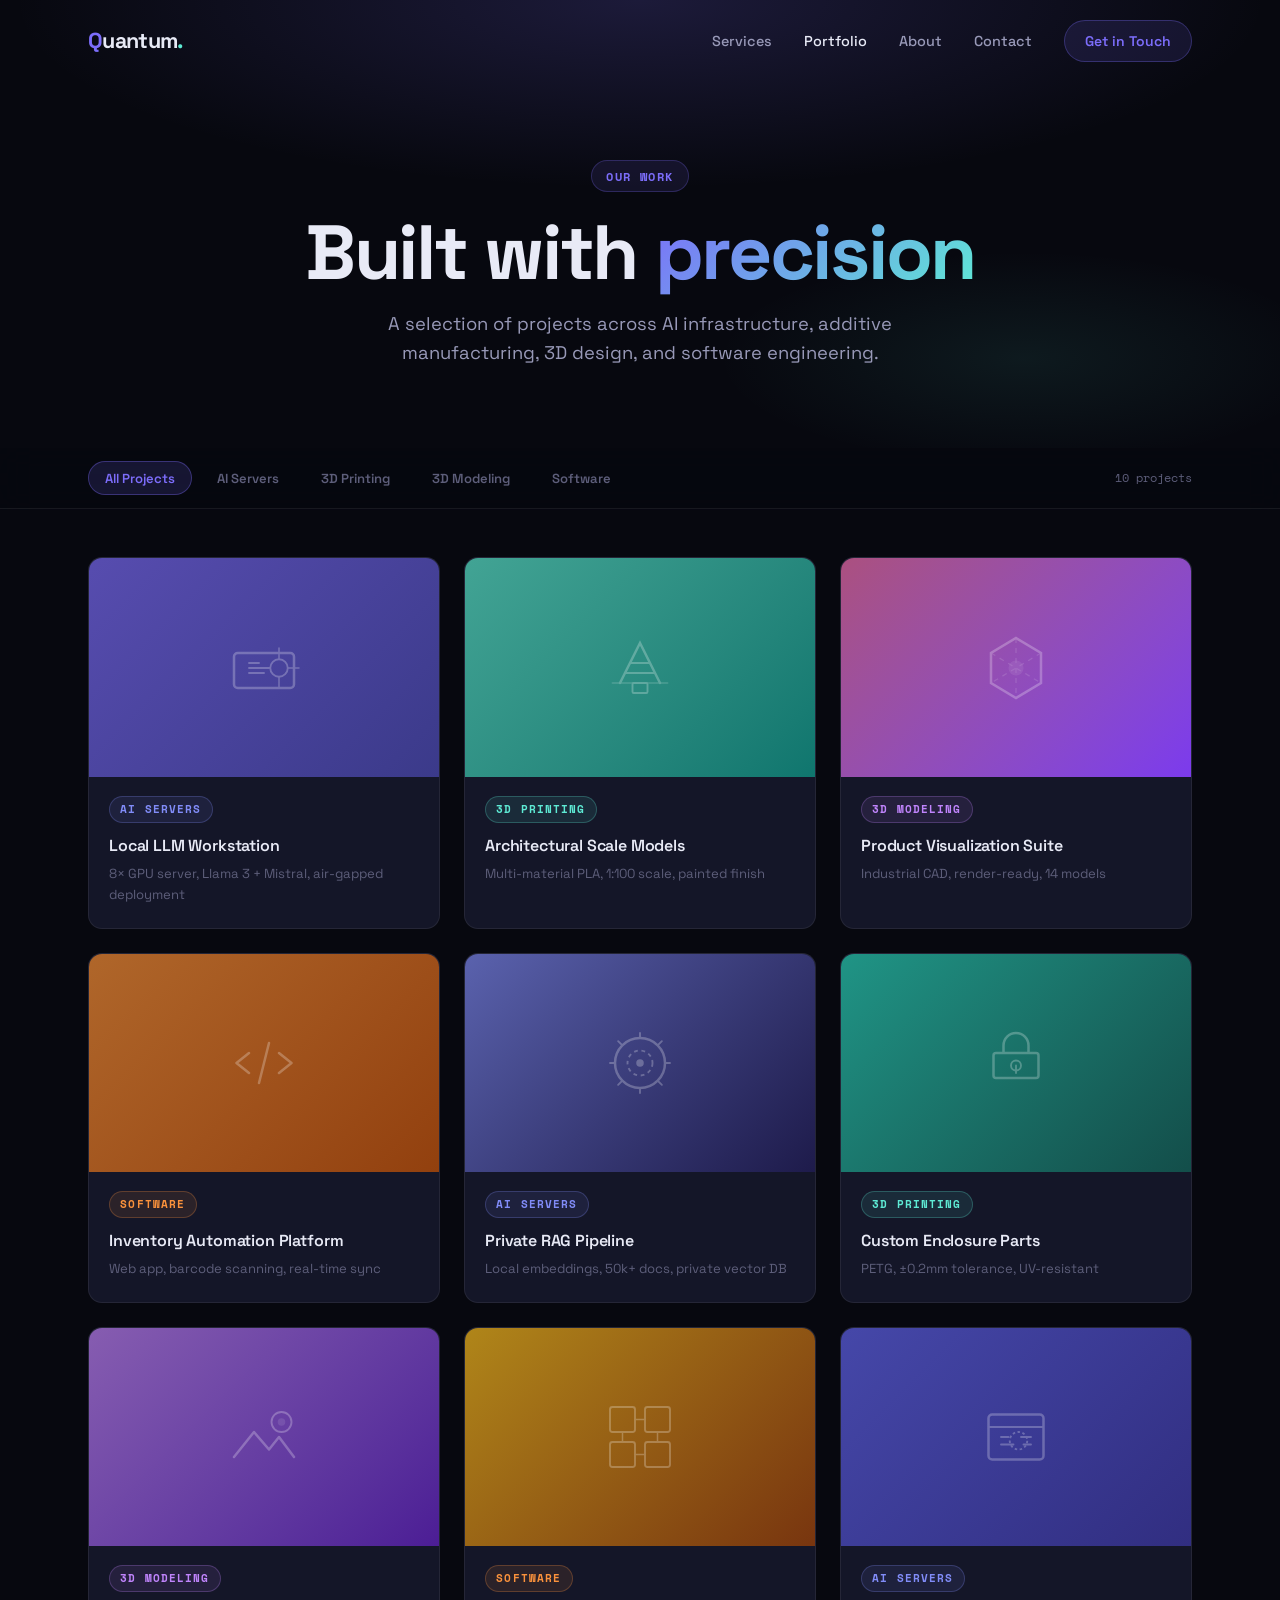
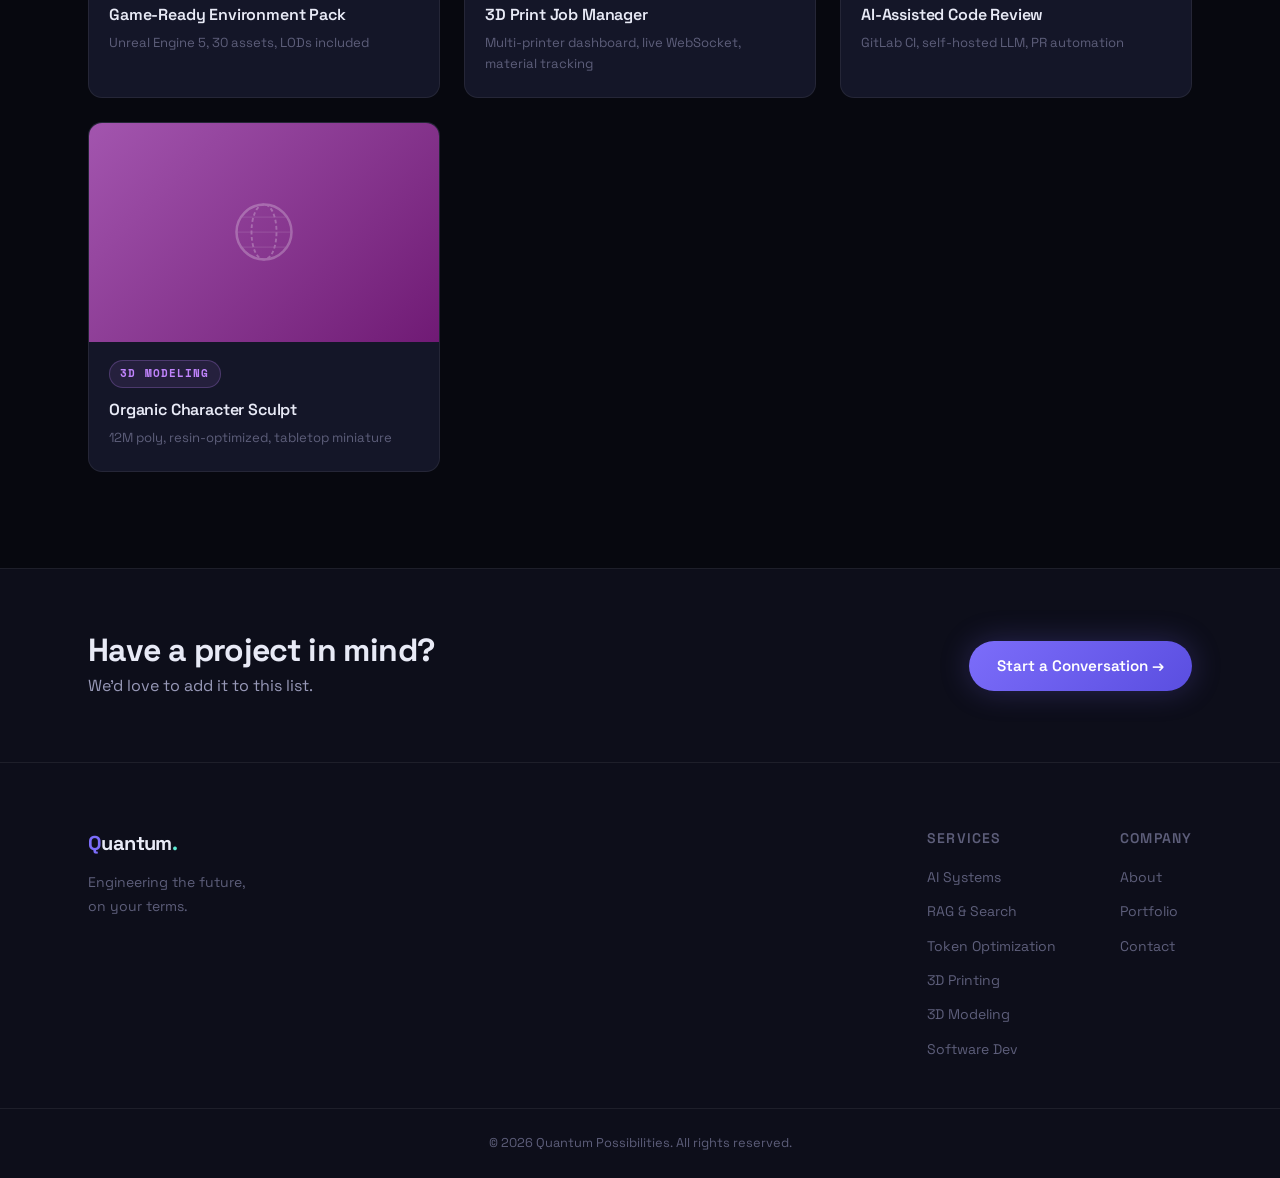
==== commit ff5bf87d: "Expand AI services, drop stats, remove em dashes - Remove the stats counter section (numbers weren't" ====
--- a/portfolio.html
+++ b/portfolio.html
@@ -3,8 +3,8 @@
 <head>
   <meta charset="UTF-8" />
   <meta name="viewport" content="width=device-width, initial-scale=1.0" />
-  <title>Portfolio — Quantum Possibilities</title>
-  <meta name="description" content="Projects by Quantum Possibilities — local AI servers, 3D printing, 3D modeling, and software development." />
+  <title>Portfolio | Quantum Possibilities</title>
+  <meta name="description" content="Projects by Quantum Possibilities: AI systems, RAG and semantic search, 3D printing, 3D modeling, and software development." />
   <link rel="stylesheet" href="assets/style.css" />
   <link rel="stylesheet" href="assets/portfolio.css" />
   <link rel="preconnect" href="https://fonts.googleapis.com" />
@@ -77,7 +77,7 @@
               <div class="overlay-content">
                 <span class="overlay-cat">AI Servers</span>
                 <h3>Local LLM Workstation</h3>
-                <p>Custom-built 8× GPU server running Llama 3 and Mistral locally for a law firm — fully air-gapped, zero cloud dependency.</p>
+                <p>Custom-built 8× GPU server running Llama 3 and Mistral locally for a law firm. Fully air-gapped, zero cloud dependency.</p>
                 <button class="overlay-btn" data-project="0">View Details</button>
               </div>
             </div>
@@ -119,7 +119,7 @@
               <div class="overlay-content">
                 <span class="overlay-cat">3D Modeling</span>
                 <h3>Product Visualization Suite</h3>
-                <p>High-fidelity 3D models of industrial equipment for a manufacturing catalogue — print-ready and render-optimized.</p>
+                <p>High-fidelity 3D models of industrial equipment for a manufacturing catalogue. Print-ready and render-optimized.</p>
                 <button class="overlay-btn" data-project="2">View Details</button>
               </div>
             </div>
@@ -140,7 +140,7 @@
               <div class="overlay-content">
                 <span class="overlay-cat">Software</span>
                 <h3>Inventory Automation Platform</h3>
-                <p>Full-stack web app replacing a manual spreadsheet workflow for a warehouse — real-time sync, barcode scanning, and reporting.</p>
+                <p>Full-stack web app replacing a manual spreadsheet workflow for a warehouse. Real-time sync, barcode scanning, and reporting.</p>
                 <button class="overlay-btn" data-project="3">View Details</button>
               </div>
             </div>
@@ -161,7 +161,7 @@
               <div class="overlay-content">
                 <span class="overlay-cat">AI Servers</span>
                 <h3>Private RAG Pipeline</h3>
-                <p>Document retrieval system over 50k+ internal PDFs using local embeddings and a private vector database — no data ever leaves the network.</p>
+                <p>Document retrieval system over 50k+ internal PDFs using local embeddings and a private vector database. No data ever leaves the network.</p>
                 <button class="overlay-btn" data-project="4">View Details</button>
               </div>
             </div>
@@ -182,7 +182,7 @@
               <div class="overlay-content">
                 <span class="overlay-cat">3D Printing</span>
                 <h3>Custom Enclosure Parts</h3>
-                <p>Precision-fit PETG enclosure components for industrial sensors — tolerances under 0.2mm, UV-resistant coating applied.</p>
+                <p>Precision-fit PETG enclosure components for industrial sensors. Tolerances under 0.2mm, UV-resistant coating applied.</p>
                 <button class="overlay-btn" data-project="5">View Details</button>
               </div>
             </div>
@@ -203,7 +203,7 @@
               <div class="overlay-content">
                 <span class="overlay-cat">3D Modeling</span>
                 <h3>Game-Ready Environment Pack</h3>
-                <p>30-piece modular sci-fi environment asset pack — optimized for Unreal Engine 5, LODs included, under 50k tris per asset.</p>
+                <p>30-piece modular sci-fi environment asset pack, optimized for Unreal Engine 5. LODs included, under 50k tris per asset.</p>
                 <button class="overlay-btn" data-project="6">View Details</button>
               </div>
             </div>
@@ -224,7 +224,7 @@
               <div class="overlay-content">
                 <span class="overlay-cat">Software</span>
                 <h3>3D Print Job Manager</h3>
-                <p>Internal dashboard for tracking print queue, material usage, and machine status across multiple printers — live WebSocket updates.</p>
+                <p>Internal dashboard for tracking print queue, material usage, and machine status across multiple printers, with live WebSocket updates.</p>
                 <button class="overlay-btn" data-project="7">View Details</button>
               </div>
             </div>
@@ -245,7 +245,7 @@
               <div class="overlay-content">
                 <span class="overlay-cat">AI Servers</span>
                 <h3>AI-Assisted Code Review</h3>
-                <p>Self-hosted LLM integration into a dev team's GitLab CI pipeline — automated PR summaries and code smell detection, fully private.</p>
+                <p>Self-hosted LLM integration into a dev team's GitLab CI pipeline. Automated PR summaries and code smell detection, fully private.</p>
                 <button class="overlay-btn" data-project="8">View Details</button>
               </div>
             </div>
@@ -266,7 +266,7 @@
               <div class="overlay-content">
                 <span class="overlay-cat">3D Modeling</span>
                 <h3>Organic Character Sculpt</h3>
-                <p>High-poly character sculpt for a tabletop miniature series — 12M polygon base, retopologized and print-optimized for resin.</p>
+                <p>High-poly character sculpt for a tabletop miniature series. 12M polygon base, retopologized and print-optimized for resin.</p>
                 <button class="overlay-btn" data-project="9">View Details</button>
               </div>
             </div>
@@ -309,7 +309,9 @@
       <div class="footer-links">
         <div class="footer-col">
           <h4>Services</h4>
-          <a href="index.html#services">Local AI Servers</a>
+          <a href="index.html#services">AI Systems</a>
+          <a href="index.html#services">RAG &amp; Search</a>
+          <a href="index.html#services">Token Optimization</a>
           <a href="index.html#services">3D Printing</a>
           <a href="index.html#services">3D Modeling</a>
           <a href="index.html#services">Software Dev</a>
--- a/assets/style.css
+++ b/assets/style.css
@@ -1,5 +1,5 @@
 /* =============================================
-   QUANTUM POSSIBILITIES — STYLESHEET
+   QUANTUM POSSIBILITIES - STYLESHEET
    ============================================= */
 
 /* ----------- RESET & BASE ----------- */
@@ -206,12 +206,15 @@
 
 .services-grid {
   display: grid;
-  grid-template-columns: repeat(auto-fit, minmax(min(100%, 280px), 1fr));
-  gap: 1.5rem;
-}
+  grid-template-columns: repeat(3, 1fr);
+  gap: 2.25rem;
+}
+@media (max-width: 1040px) { .services-grid { grid-template-columns: repeat(2, 1fr); } }
+@media (max-width: 680px)  { .services-grid { grid-template-columns: 1fr; } }
 
 .service-card {
   position: relative; overflow: hidden;
+  display: flex; flex-direction: column;
   background: var(--surface); border: 1px solid var(--border);
   border-radius: var(--radius); padding: 2rem;
   transition: transform var(--transition), border-color var(--transition), box-shadow var(--transition);
@@ -248,34 +251,16 @@
 .card-features li::before { content: '›'; color: var(--accent); font-weight: 700; }
 .card-features li:last-child { border-bottom: none; }
 
-.card-link { font-size: 0.875rem; font-weight: 600; color: var(--accent); transition: gap var(--transition); }
+.card-tag {
+  position: absolute; top: 2rem; right: 2rem;
+  font-family: var(--mono); font-size: 0.65rem; font-weight: 700;
+  letter-spacing: 0.12em; color: var(--accent-2);
+  background: rgba(94,234,212,0.08); border: 1px solid rgba(94,234,212,0.22);
+  border-radius: 50px; padding: 0.25rem 0.6rem;
+}
+
+.card-link { margin-top: auto; align-self: flex-start; font-size: 0.875rem; font-weight: 600; color: var(--accent); transition: gap var(--transition); }
 .card-link:hover { text-decoration: underline; text-underline-offset: 3px; }
-
-/* ----------- STATS ----------- */
-#stats {
-  padding: 5rem 0;
-  background: linear-gradient(135deg, rgba(124,109,250,0.08) 0%, rgba(94,234,212,0.05) 100%);
-  border-top: 1px solid var(--border); border-bottom: 1px solid var(--border);
-}
-
-.stats-grid {
-  display: grid; grid-template-columns: repeat(auto-fit, minmax(180px, 1fr));
-  gap: 2rem; text-align: center;
-}
-
-.stat { }
-.stat-number {
-  display: inline; font-size: clamp(2.5rem, 5vw, 3.5rem); font-weight: 700;
-  font-family: var(--mono);
-  background: linear-gradient(135deg, var(--accent), var(--accent-2));
-  -webkit-background-clip: text; -webkit-text-fill-color: transparent; background-clip: text;
-}
-.stat-suffix {
-  font-size: clamp(1.5rem, 3vw, 2rem); font-weight: 700; font-family: var(--mono);
-  background: linear-gradient(135deg, var(--accent), var(--accent-2));
-  -webkit-background-clip: text; -webkit-text-fill-color: transparent; background-clip: text;
-}
-.stat-label { display: block; font-size: 0.875rem; color: var(--text-3); margin-top: 0.5rem; }
 
 /* ----------- ABOUT ----------- */
 #about { background: var(--bg); }
--- a/assets/portfolio.css
+++ b/assets/portfolio.css
@@ -1,5 +1,5 @@
 /* =============================================
-   QUANTUM POSSIBILITIES — PORTFOLIO PAGE
+   QUANTUM POSSIBILITIES - PORTFOLIO PAGE
    ============================================= */
 
 /* ----------- ACTIVE NAV LINK ----------- */
@@ -97,7 +97,7 @@
 }
 .ph-content svg { width: 80px; height: 80px; color: #fff; }
 
-/* When a real image is supplied — add as background-image inline style */
+/* When a real image is supplied, add as background-image inline style */
 .project-img.has-photo { background: none; }
 .project-img.has-photo::before {
   content: ''; position: absolute; inset: 0;
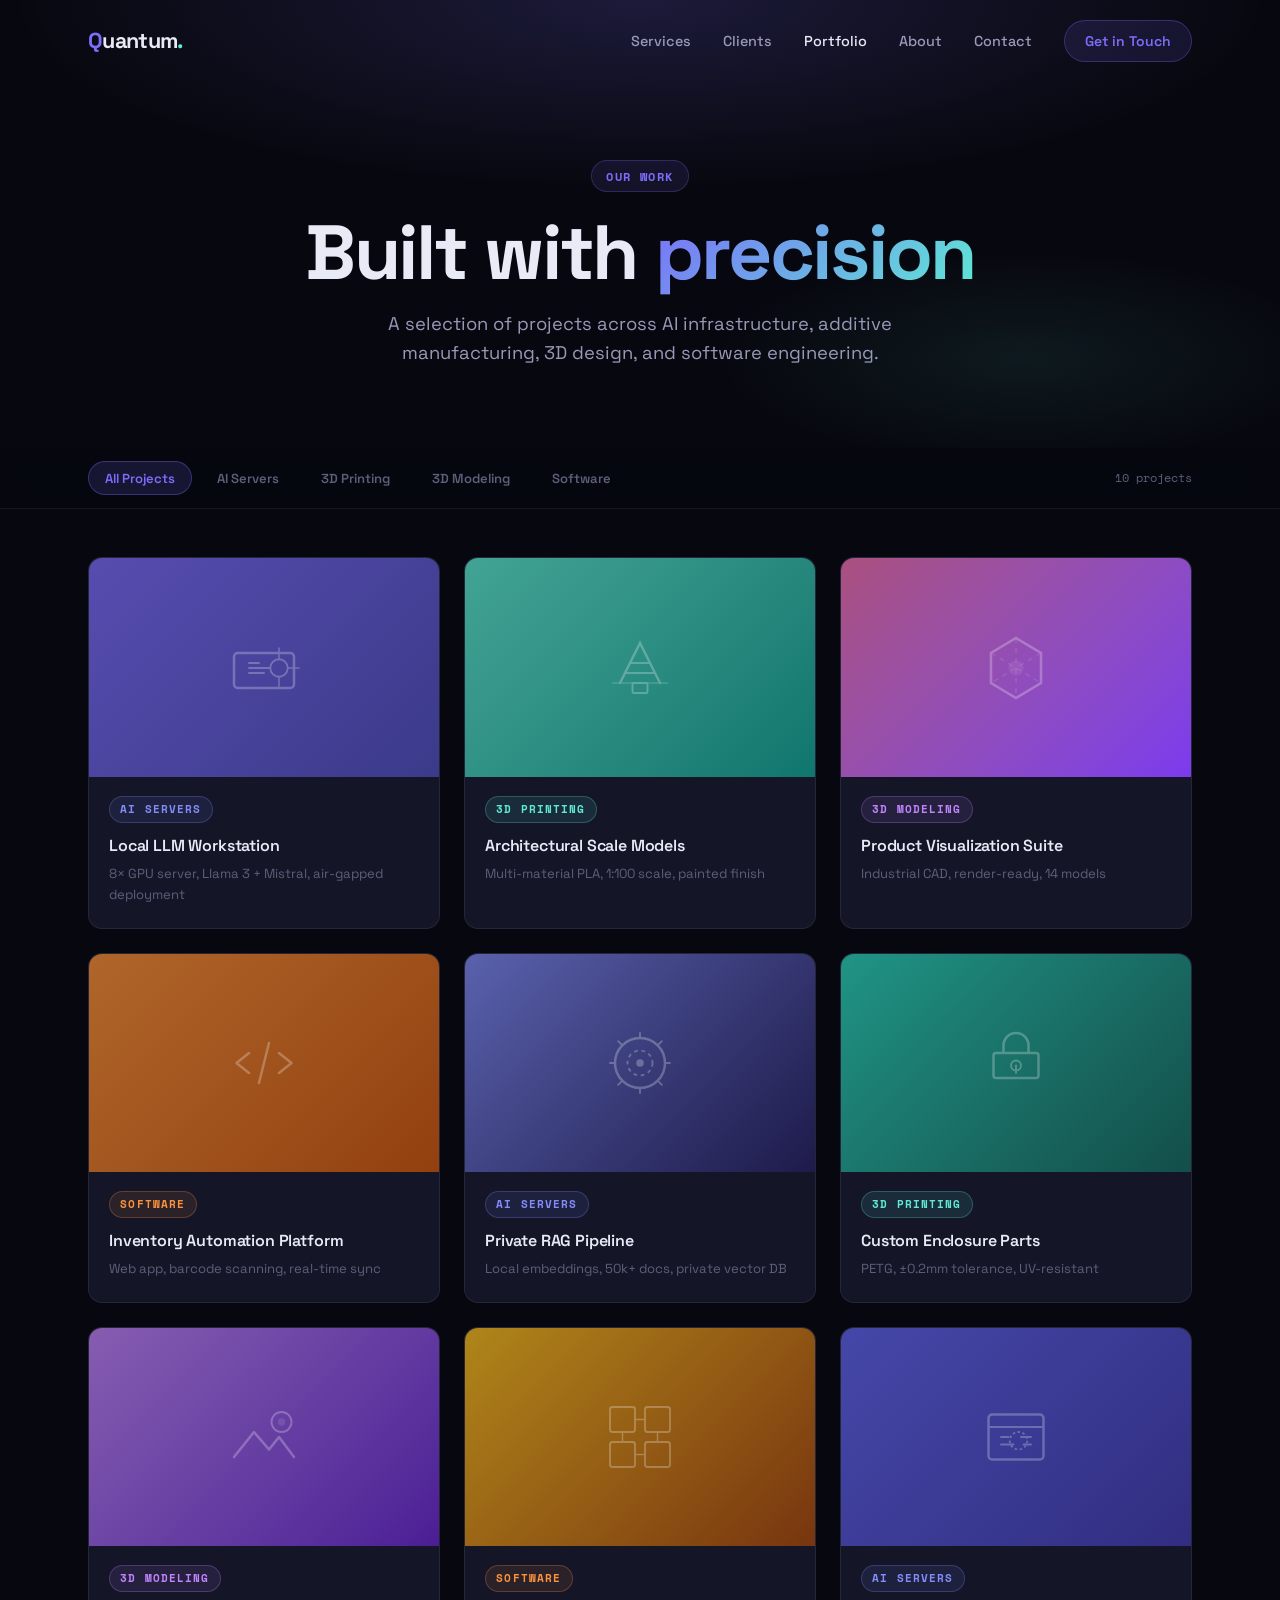
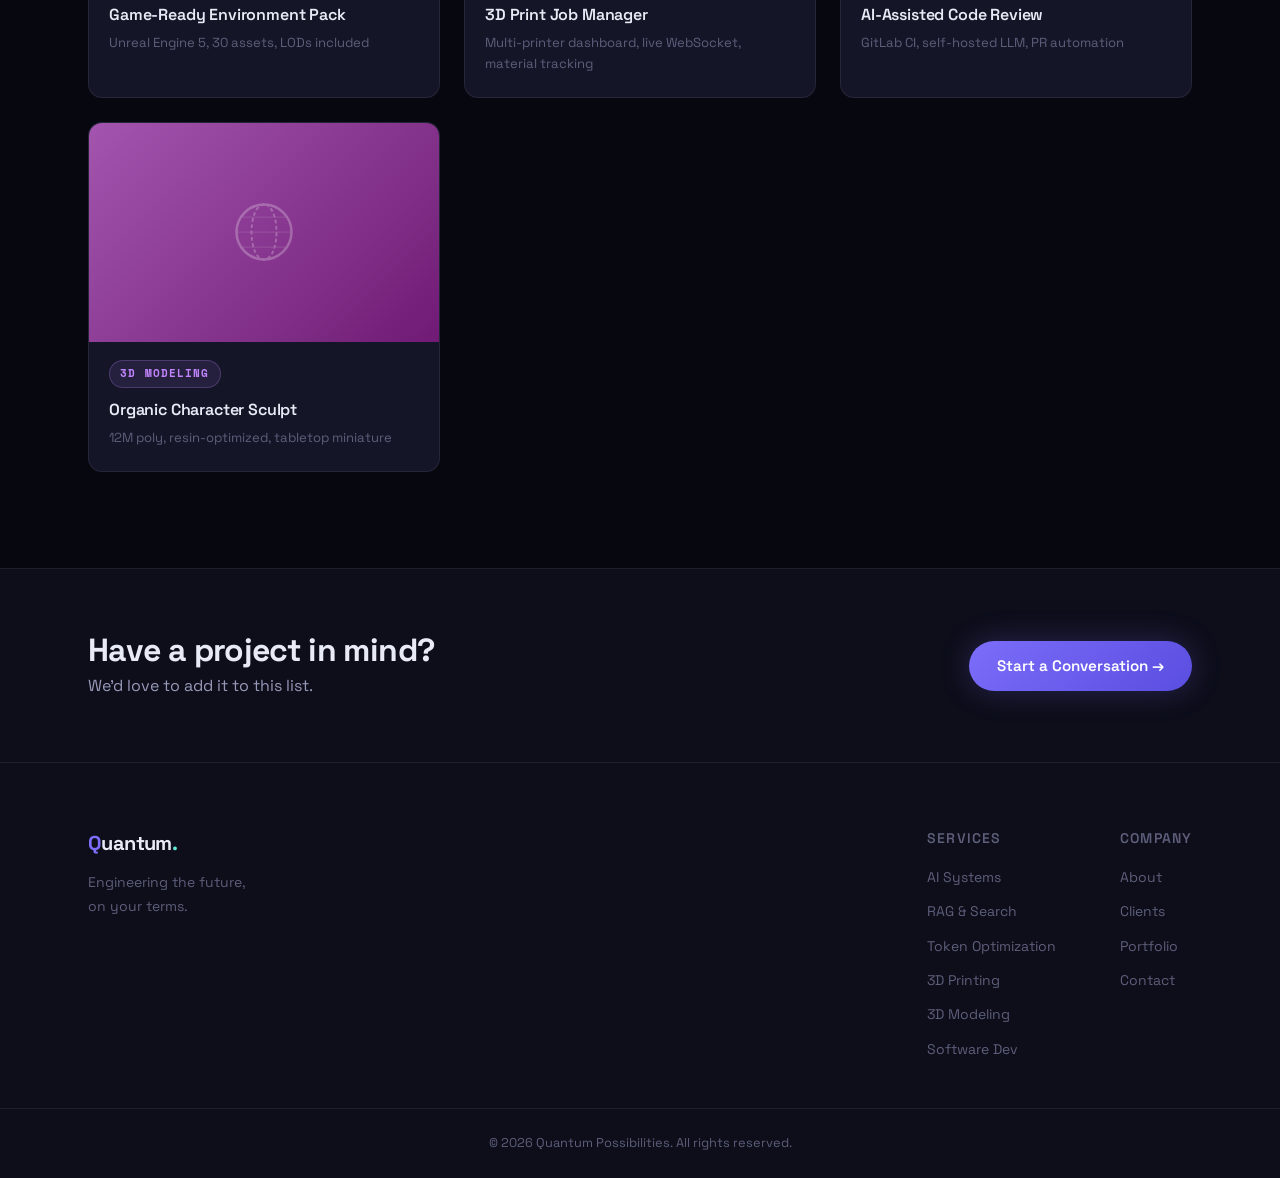
==== commit b366ea15: "Add Clients & Partners section with L-Plan New section after Services showcasing client work, starti" ====
--- a/portfolio.html
+++ b/portfolio.html
@@ -5,6 +5,16 @@
   <meta name="viewport" content="width=device-width, initial-scale=1.0" />
   <title>Portfolio | Quantum Possibilities</title>
   <meta name="description" content="Projects by Quantum Possibilities: AI systems, RAG and semantic search, 3D printing, 3D modeling, and software development." />
+  <link rel="icon" href="favicon.ico" sizes="32x32" />
+  <link rel="icon" href="assets/favicon.svg" type="image/svg+xml" />
+  <link rel="apple-touch-icon" href="assets/apple-touch-icon.png" />
+  <meta name="theme-color" content="#07080f" />
+  <link rel="canonical" href="https://quantum-possibilities.net/portfolio.html" />
+  <meta property="og:type" content="website" />
+  <meta property="og:url" content="https://quantum-possibilities.net/portfolio.html" />
+  <meta property="og:title" content="Portfolio | Quantum Possibilities" />
+  <meta property="og:description" content="Projects by Quantum Possibilities: AI systems, RAG and semantic search, 3D printing, 3D modeling, and software development." />
+  <meta name="twitter:card" content="summary_large_image" />
   <link rel="stylesheet" href="assets/style.css" />
   <link rel="stylesheet" href="assets/portfolio.css" />
   <link rel="preconnect" href="https://fonts.googleapis.com" />
@@ -21,6 +31,7 @@
       </a>
       <ul class="nav-links">
         <li><a href="index.html#services">Services</a></li>
+        <li><a href="index.html#clients">Clients</a></li>
         <li><a href="portfolio.html" class="nav-active">Portfolio</a></li>
         <li><a href="index.html#about">About</a></li>
         <li><a href="index.html#contact">Contact</a></li>
@@ -32,6 +43,7 @@
     </div>
     <div class="mobile-menu" id="mobile-menu">
       <a href="index.html#services">Services</a>
+      <a href="index.html#clients">Clients</a>
       <a href="portfolio.html">Portfolio</a>
       <a href="index.html#about">About</a>
       <a href="index.html#contact">Contact</a>
@@ -319,6 +331,7 @@
         <div class="footer-col">
           <h4>Company</h4>
           <a href="index.html#about">About</a>
+          <a href="index.html#clients">Clients</a>
           <a href="portfolio.html">Portfolio</a>
           <a href="index.html#contact">Contact</a>
         </div>
--- a/assets/style.css
+++ b/assets/style.css
@@ -262,8 +262,57 @@
 .card-link { margin-top: auto; align-self: flex-start; font-size: 0.875rem; font-weight: 600; color: var(--accent); transition: gap var(--transition); }
 .card-link:hover { text-decoration: underline; text-underline-offset: 3px; }
 
+/* ----------- CLIENTS ----------- */
+#clients { background: var(--bg); }
+
+.clients-grid {
+  display: grid;
+  grid-template-columns: repeat(auto-fit, minmax(min(100%, 320px), 1fr));
+  gap: 2.25rem;
+}
+
+/* Light plate keeps client brand colors legible on the dark theme */
+.client-logo {
+  display: flex; align-items: center; justify-content: center;
+  height: 112px; padding: 1.5rem; margin-bottom: 1.5rem;
+  background: #f5f5fa; border-radius: var(--radius-sm);
+}
+.client-logo img { width: auto; height: auto; max-width: min(100%, 200px); max-height: 56px; }
+
+.client-card h3 { margin-bottom: 0.25rem; }
+.client-sector {
+  display: block; font-family: var(--mono); font-size: 0.72rem;
+  letter-spacing: 0.1em; text-transform: uppercase;
+  color: var(--text-3); margin-bottom: 1rem;
+}
+
+.client-tags { display: flex; flex-wrap: wrap; gap: 0.5rem; margin-bottom: 1.5rem; }
+.client-tags span {
+  font-family: var(--mono); font-size: 0.65rem; font-weight: 700;
+  letter-spacing: 0.12em; text-transform: uppercase; color: var(--accent-2);
+  background: rgba(94,234,212,0.08); border: 1px solid rgba(94,234,212,0.22);
+  border-radius: 50px; padding: 0.25rem 0.6rem;
+}
+
+.client-cta {
+  display: flex; flex-direction: column; align-items: center; justify-content: center;
+  text-align: center; padding: 2rem;
+  border: 1px dashed rgba(124,109,250,0.35); border-radius: var(--radius);
+}
+.client-cta:hover { border-color: var(--accent); background: rgba(124,109,250,0.05); }
+.client-cta-icon {
+  width: 52px; height: 52px; display: flex; align-items: center; justify-content: center;
+  font-size: 1.75rem; font-weight: 300; line-height: 1; color: var(--accent);
+  background: rgba(124,109,250,0.1); border: 1px solid rgba(124,109,250,0.2);
+  border-radius: 50%; margin-bottom: 1.25rem;
+}
+.client-cta h3 { margin-bottom: 0.5rem; }
+.client-cta p { font-size: 0.9rem; max-width: 300px; margin-bottom: 1.5rem; }
+.client-cta .card-link { margin-top: 0; align-self: center; }
+.client-cta:hover .card-link { text-decoration: underline; text-underline-offset: 3px; }
+
 /* ----------- ABOUT ----------- */
-#about { background: var(--bg); }
+#about { background: var(--bg-2); }
 
 .about-inner {
   display: grid; grid-template-columns: 1fr 1fr; gap: 5rem; align-items: center;
@@ -316,7 +365,7 @@
 .pillar p { font-size: 0.875rem; }
 
 /* ----------- PROCESS ----------- */
-#process { background: var(--bg-2); }
+#process { background: var(--bg); }
 
 .process-steps {
   display: grid;
@@ -366,7 +415,7 @@
 }
 
 /* ----------- CONTACT ----------- */
-#contact { background: var(--bg); }
+#contact { background: var(--bg-2); }
 
 .contact-inner {
   display: grid; grid-template-columns: 1fr 1.3fr; gap: 5rem; align-items: start;
